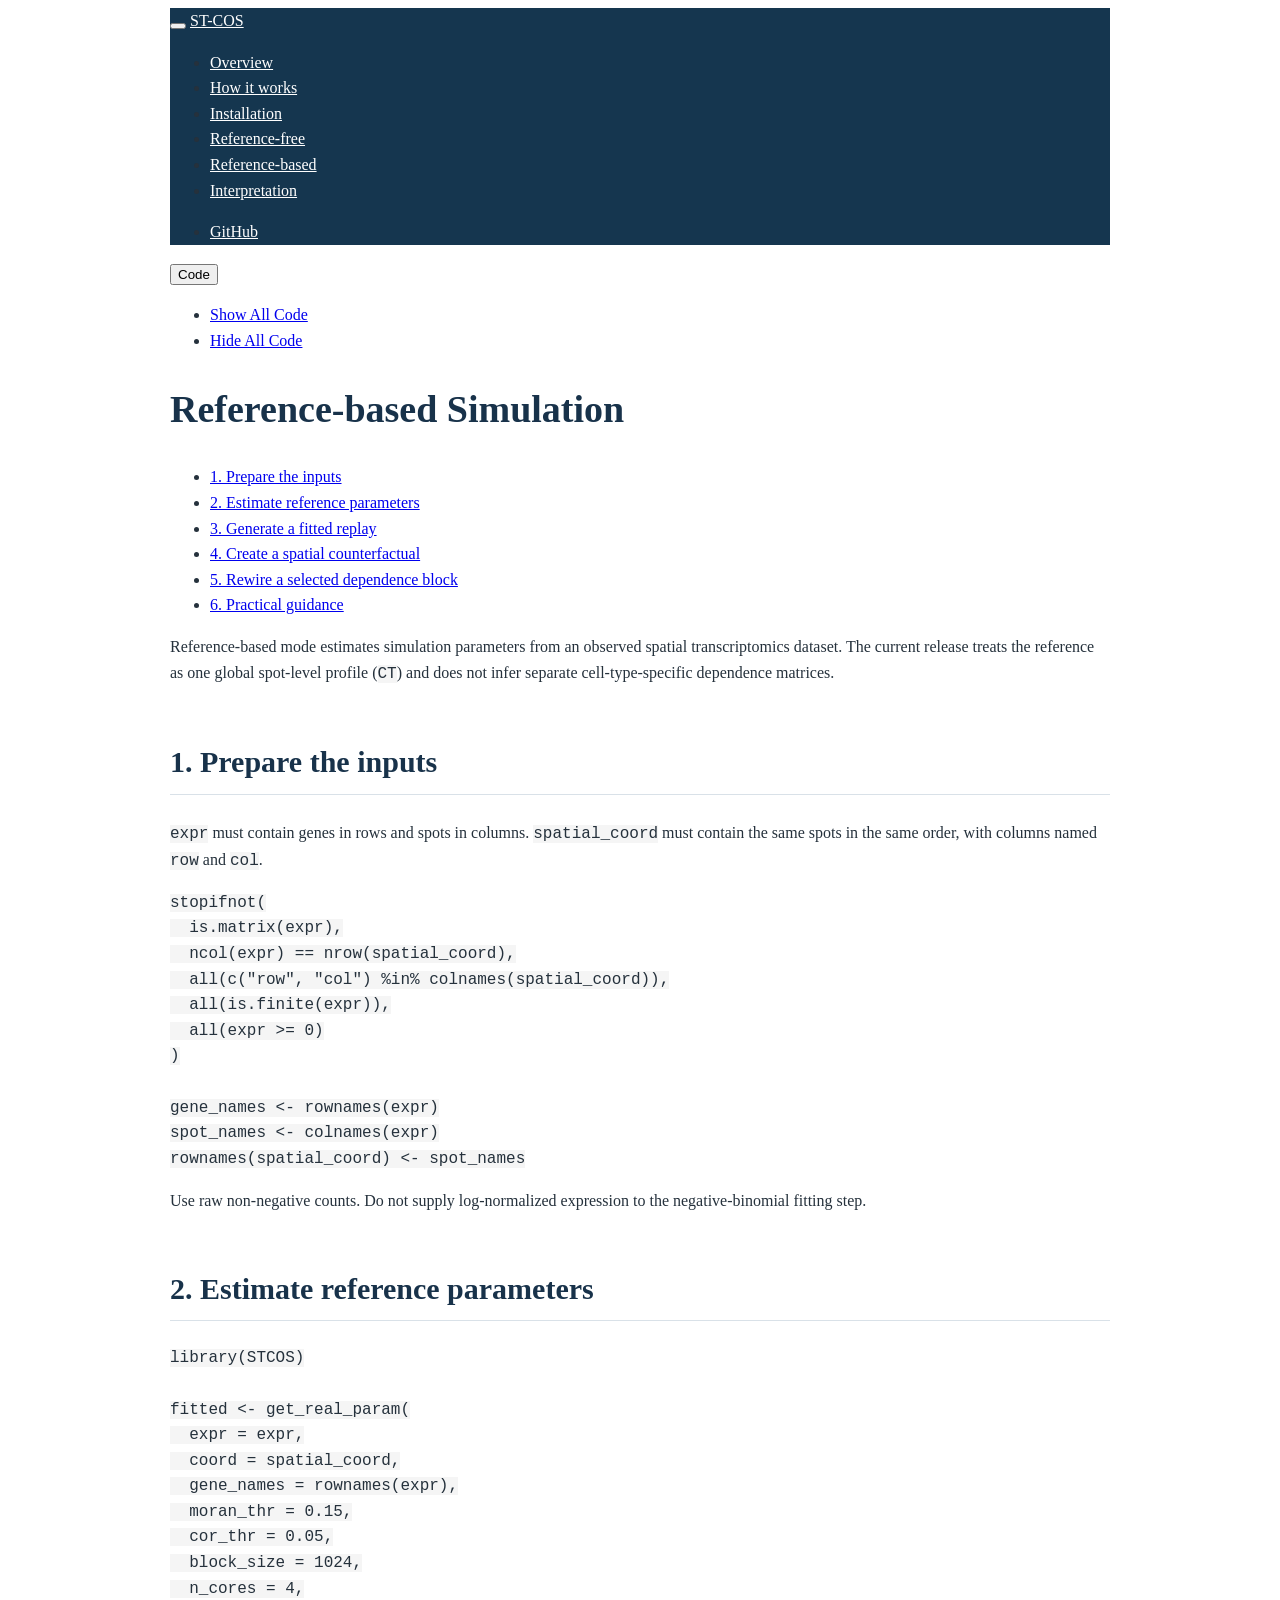
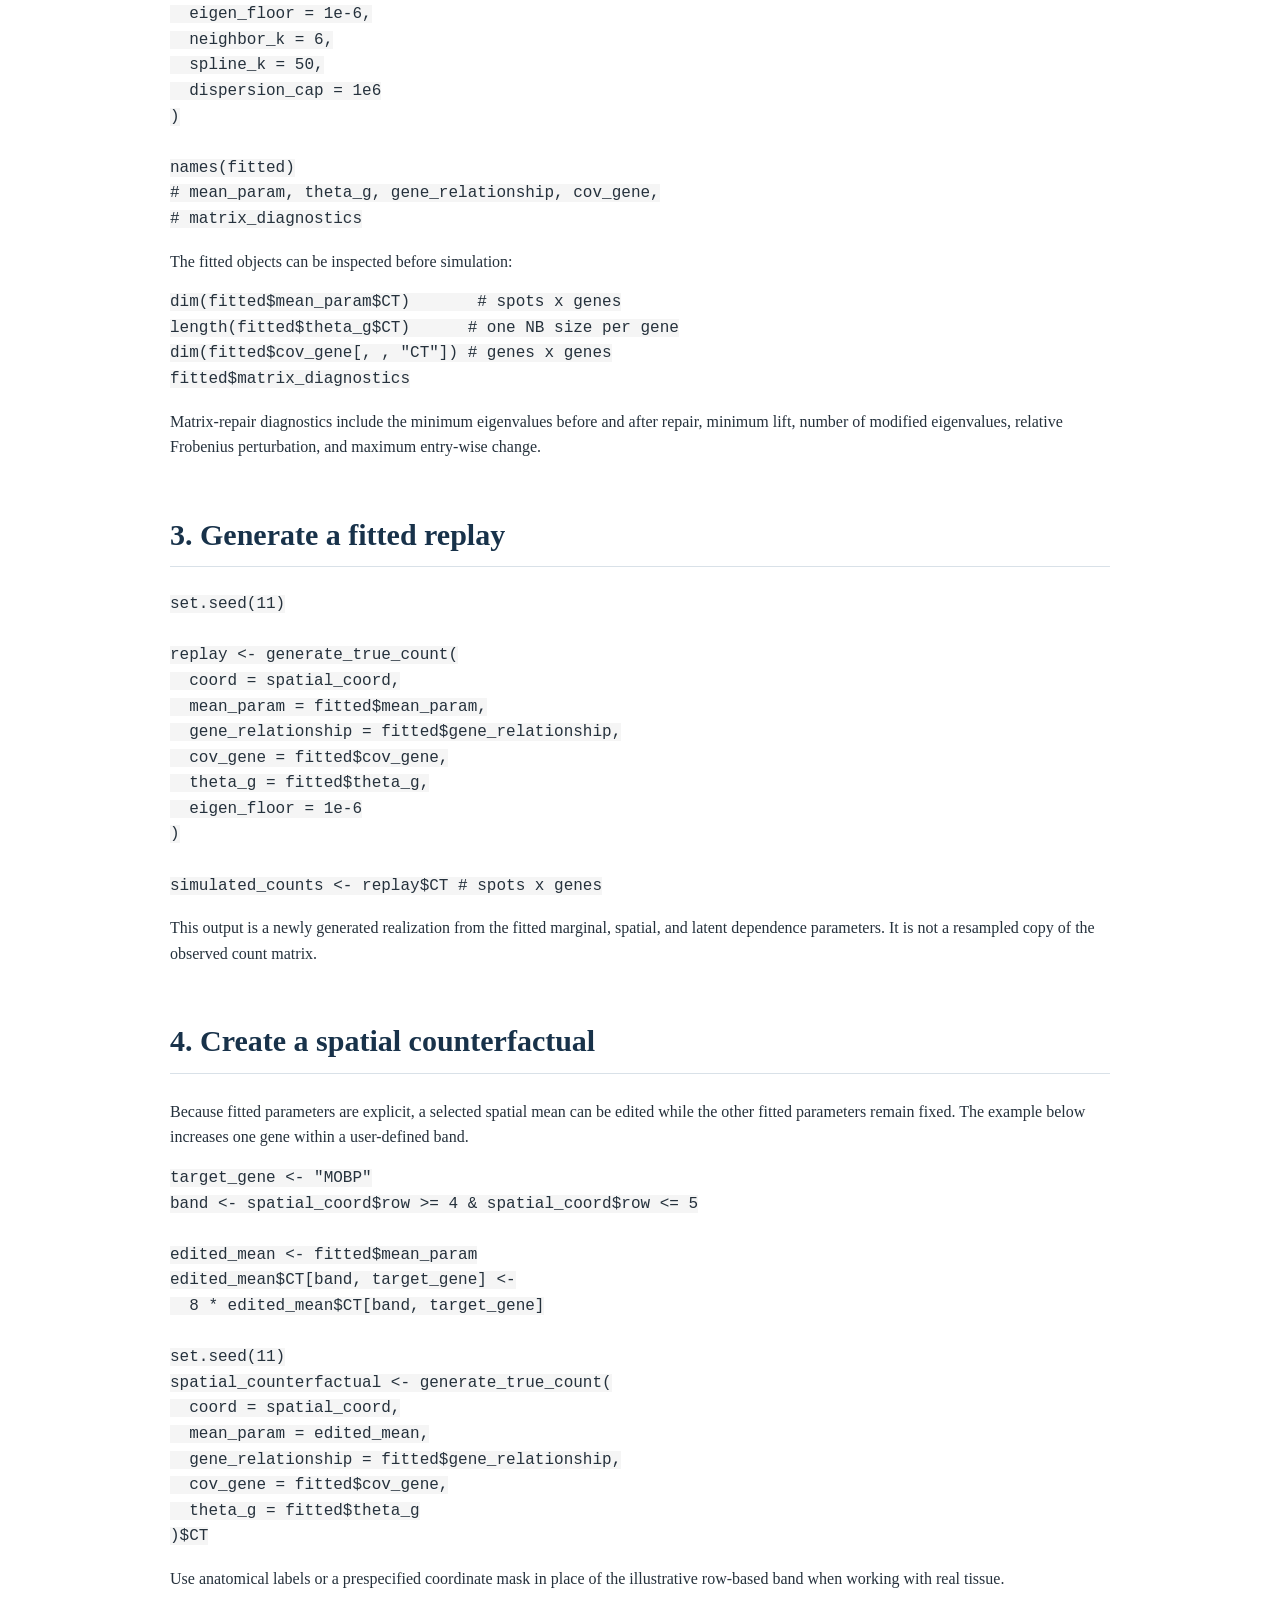
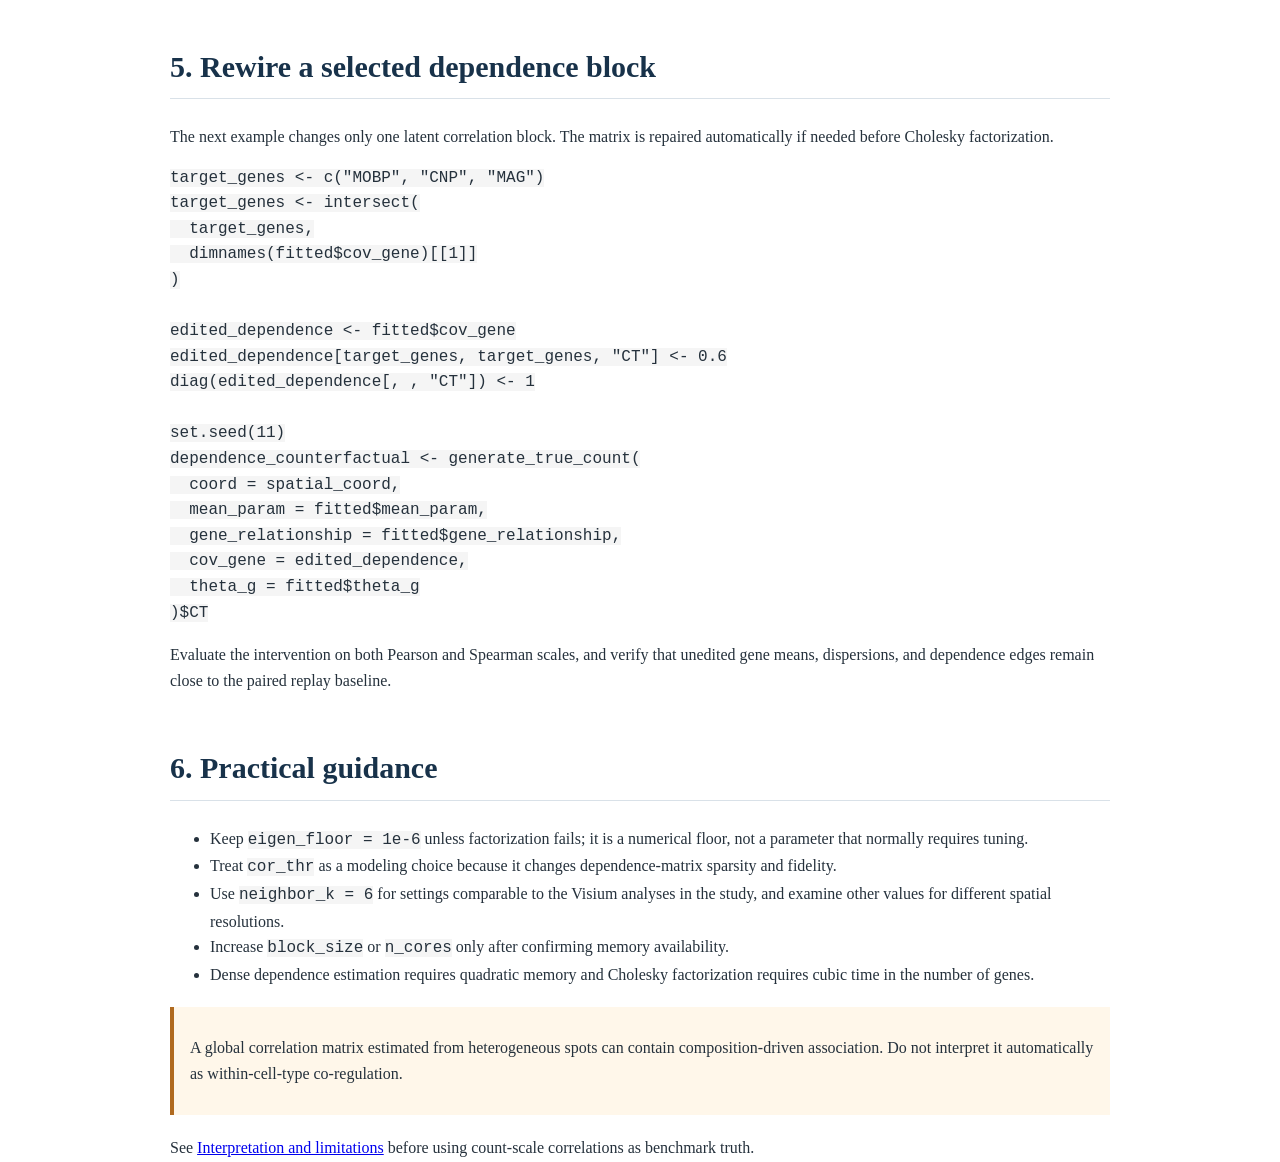
==== Data_code.html @ dca73e7c "Rewrite ST-COS tutorial for current package" ====
<!DOCTYPE html>

<html>

<head>

<meta charset="utf-8" />
<meta name="generator" content="pandoc" />
<meta http-equiv="X-UA-Compatible" content="IE=EDGE" />




<title>Reference-based Simulation</title>

<script src="site_libs/header-attrs-2.30/header-attrs.js"></script>
<script src="site_libs/jquery-3.6.0/jquery-3.6.0.min.js"></script>
<meta name="viewport" content="width=device-width, initial-scale=1" />
<link href="site_libs/bootstrap-3.3.5/css/flatly.min.css" rel="stylesheet" />
<script src="site_libs/bootstrap-3.3.5/js/bootstrap.min.js"></script>
<script src="site_libs/bootstrap-3.3.5/shim/html5shiv.min.js"></script>
<script src="site_libs/bootstrap-3.3.5/shim/respond.min.js"></script>
<style>h1 {font-size: 34px;}
       h1.title {font-size: 38px;}
       h2 {font-size: 30px;}
       h3 {font-size: 24px;}
       h4 {font-size: 18px;}
       h5 {font-size: 16px;}
       h6 {font-size: 12px;}
       code {color: inherit; background-color: rgba(0, 0, 0, 0.04);}
       pre:not([class]) { background-color: white }</style>
<script src="site_libs/navigation-1.1/tabsets.js"></script>
<script src="site_libs/navigation-1.1/codefolding.js"></script>
<link href="site_libs/highlightjs-9.12.0/textmate.css" rel="stylesheet" />
<script src="site_libs/highlightjs-9.12.0/highlight.js"></script>

<style type="text/css">
  code{white-space: pre-wrap;}
  span.smallcaps{font-variant: small-caps;}
  span.underline{text-decoration: underline;}
  div.column{display: inline-block; vertical-align: top; width: 50%;}
  div.hanging-indent{margin-left: 1.5em; text-indent: -1.5em;}
  ul.task-list{list-style: none;}
    </style>

<style type="text/css">code{white-space: pre;}</style>
<script type="text/javascript">
if (window.hljs) {
  hljs.configure({languages: []});
  hljs.initHighlightingOnLoad();
  if (document.readyState && document.readyState === "complete") {
    window.setTimeout(function() { hljs.initHighlighting(); }, 0);
  }
}
</script>






<link rel="stylesheet" href="styles.css" type="text/css" />



<style type = "text/css">
.main-container {
  max-width: 940px;
  margin-left: auto;
  margin-right: auto;
}
img {
  max-width:100%;
}
.tabbed-pane {
  padding-top: 12px;
}
.html-widget {
  margin-bottom: 20px;
}
button.code-folding-btn:focus {
  outline: none;
}
summary {
  display: list-item;
}
details > summary > p:only-child {
  display: inline;
}
pre code {
  padding: 0;
}
</style>


<style type="text/css">
.dropdown-submenu {
  position: relative;
}
.dropdown-submenu>.dropdown-menu {
  top: 0;
  left: 100%;
  margin-top: -6px;
  margin-left: -1px;
  border-radius: 0 6px 6px 6px;
}
.dropdown-submenu:hover>.dropdown-menu {
  display: block;
}
.dropdown-submenu>a:after {
  display: block;
  content: " ";
  float: right;
  width: 0;
  height: 0;
  border-color: transparent;
  border-style: solid;
  border-width: 5px 0 5px 5px;
  border-left-color: #cccccc;
  margin-top: 5px;
  margin-right: -10px;
}
.dropdown-submenu:hover>a:after {
  border-left-color: #adb5bd;
}
.dropdown-submenu.pull-left {
  float: none;
}
.dropdown-submenu.pull-left>.dropdown-menu {
  left: -100%;
  margin-left: 10px;
  border-radius: 6px 0 6px 6px;
}
</style>

<script type="text/javascript">
// manage active state of menu based on current page
$(document).ready(function () {
  // active menu anchor
  href = window.location.pathname
  href = href.substr(href.lastIndexOf('/') + 1)
  if (href === "")
    href = "index.html";
  var menuAnchor = $('a[href="' + href + '"]');

  // mark the anchor link active (and if it's in a dropdown, also mark that active)
  var dropdown = menuAnchor.closest('li.dropdown');
  if (window.bootstrap) { // Bootstrap 4+
    menuAnchor.addClass('active');
    dropdown.find('> .dropdown-toggle').addClass('active');
  } else { // Bootstrap 3
    menuAnchor.parent().addClass('active');
    dropdown.addClass('active');
  }

  // Navbar adjustments
  var navHeight = $(".navbar").first().height() + 15;
  var style = document.createElement('style');
  var pt = "padding-top: " + navHeight + "px; ";
  var mt = "margin-top: -" + navHeight + "px; ";
  var css = "";
  // offset scroll position for anchor links (for fixed navbar)
  for (var i = 1; i <= 6; i++) {
    css += ".section h" + i + "{ " + pt + mt + "}\n";
  }
  style.innerHTML = "body {" + pt + "padding-bottom: 40px; }\n" + css;
  document.head.appendChild(style);
});
</script>

<!-- tabsets -->

<style type="text/css">
.tabset-dropdown > .nav-tabs {
  display: inline-table;
  max-height: 500px;
  min-height: 44px;
  overflow-y: auto;
  border: 1px solid #ddd;
  border-radius: 4px;
}

.tabset-dropdown > .nav-tabs > li.active:before, .tabset-dropdown > .nav-tabs.nav-tabs-open:before {
  content: "\e259";
  font-family: 'Glyphicons Halflings';
  display: inline-block;
  padding: 10px;
  border-right: 1px solid #ddd;
}

.tabset-dropdown > .nav-tabs.nav-tabs-open > li.active:before {
  content: "\e258";
  font-family: 'Glyphicons Halflings';
  border: none;
}

.tabset-dropdown > .nav-tabs > li.active {
  display: block;
}

.tabset-dropdown > .nav-tabs > li > a,
.tabset-dropdown > .nav-tabs > li > a:focus,
.tabset-dropdown > .nav-tabs > li > a:hover {
  border: none;
  display: inline-block;
  border-radius: 4px;
  background-color: transparent;
}

.tabset-dropdown > .nav-tabs.nav-tabs-open > li {
  display: block;
  float: none;
}

.tabset-dropdown > .nav-tabs > li {
  display: none;
}
</style>

<!-- code folding -->
<style type="text/css">
.code-folding-btn { margin-bottom: 4px; }
</style>




</head>

<body>


<div class="container-fluid main-container">




<div class="navbar navbar-default  navbar-fixed-top" role="navigation">
  <div class="container">
    <div class="navbar-header">
      <button type="button" class="navbar-toggle collapsed" data-toggle="collapse" data-bs-toggle="collapse" data-target="#navbar" data-bs-target="#navbar">
        <span class="icon-bar"></span>
        <span class="icon-bar"></span>
        <span class="icon-bar"></span>
      </button>
      <a class="navbar-brand" href="index.html">ST-COS</a>
    </div>
    <div id="navbar" class="navbar-collapse collapse">
      <ul class="nav navbar-nav">
        <li>
  <a href="index.html">Overview</a>
</li>
<li>
  <a href="Main.html">How it works</a>
</li>
<li>
  <a href="Rpackage.html">Installation</a>
</li>
<li>
  <a href="Example.html">Reference-free</a>
</li>
<li>
  <a href="Data_code.html">Reference-based</a>
</li>
<li>
  <a href="Shiny_tutorial.html">Interpretation</a>
</li>
      </ul>
      <ul class="nav navbar-nav navbar-right">
        <li>
  <a href="https://github.com/Yiyannnnn/ST-COS">GitHub</a>
</li>
      </ul>
    </div><!--/.nav-collapse -->
  </div><!--/.container -->
</div><!--/.navbar -->

<div id="header">

<div class="btn-group pull-right float-right">
<button type="button" class="btn btn-default btn-xs btn-secondary btn-sm dropdown-toggle" data-toggle="dropdown" data-bs-toggle="dropdown" aria-haspopup="true" aria-expanded="false"><span>Code</span> <span class="caret"></span></button>
<ul class="dropdown-menu dropdown-menu-right" style="min-width: 50px;">
<li><a id="rmd-show-all-code" href="#">Show All Code</a></li>
<li><a id="rmd-hide-all-code" href="#">Hide All Code</a></li>
</ul>
</div>



<h1 class="title toc-ignore">Reference-based Simulation</h1>

</div>

<div id="TOC">
<ul>
<li><a href="#prepare-the-inputs">1. Prepare the inputs</a></li>
<li><a href="#estimate-reference-parameters">2. Estimate reference parameters</a></li>
<li><a href="#generate-a-fitted-replay">3. Generate a fitted replay</a></li>
<li><a href="#create-a-spatial-counterfactual">4. Create a spatial counterfactual</a></li>
<li><a href="#rewire-a-selected-dependence-block">5. Rewire a selected dependence block</a></li>
<li><a href="#practical-guidance">6. Practical guidance</a></li>
</ul>
</div>

<p>Reference-based mode estimates simulation parameters from an observed spatial transcriptomics dataset. The current release treats the reference as one global spot-level profile (<code>CT</code>) and does not infer separate cell-type-specific dependence matrices.</p>
<div id="prepare-the-inputs" class="section level2">
<h2>1. Prepare the inputs</h2>
<p><code>expr</code> must contain genes in rows and spots in columns. <code>spatial_coord</code> must contain the same spots in the same order, with columns named <code>row</code> and <code>col</code>.</p>
<pre class="r"><code>stopifnot(
  is.matrix(expr),
  ncol(expr) == nrow(spatial_coord),
  all(c(&quot;row&quot;, &quot;col&quot;) %in% colnames(spatial_coord)),
  all(is.finite(expr)),
  all(expr &gt;= 0)
)

gene_names &lt;- rownames(expr)
spot_names &lt;- colnames(expr)
rownames(spatial_coord) &lt;- spot_names</code></pre>
<p>Use raw non-negative counts. Do not supply log-normalized expression to the negative-binomial fitting step.</p>
</div>
<div id="estimate-reference-parameters" class="section level2">
<h2>2. Estimate reference parameters</h2>
<pre class="r"><code>library(STCOS)

fitted &lt;- get_real_param(
  expr = expr,
  coord = spatial_coord,
  gene_names = rownames(expr),
  moran_thr = 0.15,
  cor_thr = 0.05,
  block_size = 1024,
  n_cores = 4,
  eigen_floor = 1e-6,
  neighbor_k = 6,
  spline_k = 50,
  dispersion_cap = 1e6
)

names(fitted)
# mean_param, theta_g, gene_relationship, cov_gene,
# matrix_diagnostics</code></pre>
<p>The fitted objects can be inspected before simulation:</p>
<pre class="r"><code>dim(fitted$mean_param$CT)       # spots x genes
length(fitted$theta_g$CT)      # one NB size per gene
dim(fitted$cov_gene[, , &quot;CT&quot;]) # genes x genes
fitted$matrix_diagnostics</code></pre>
<p>Matrix-repair diagnostics include the minimum eigenvalues before and after repair, minimum lift, number of modified eigenvalues, relative Frobenius perturbation, and maximum entry-wise change.</p>
</div>
<div id="generate-a-fitted-replay" class="section level2">
<h2>3. Generate a fitted replay</h2>
<pre class="r"><code>set.seed(11)

replay &lt;- generate_true_count(
  coord = spatial_coord,
  mean_param = fitted$mean_param,
  gene_relationship = fitted$gene_relationship,
  cov_gene = fitted$cov_gene,
  theta_g = fitted$theta_g,
  eigen_floor = 1e-6
)

simulated_counts &lt;- replay$CT # spots x genes</code></pre>
<p>This output is a newly generated realization from the fitted marginal, spatial, and latent dependence parameters. It is not a resampled copy of the observed count matrix.</p>
</div>
<div id="create-a-spatial-counterfactual" class="section level2">
<h2>4. Create a spatial counterfactual</h2>
<p>Because fitted parameters are explicit, a selected spatial mean can be edited while the other fitted parameters remain fixed. The example below increases one gene within a user-defined band.</p>
<pre class="r"><code>target_gene &lt;- &quot;MOBP&quot;
band &lt;- spatial_coord$row &gt;= 4 &amp; spatial_coord$row &lt;= 5

edited_mean &lt;- fitted$mean_param
edited_mean$CT[band, target_gene] &lt;-
  8 * edited_mean$CT[band, target_gene]

set.seed(11)
spatial_counterfactual &lt;- generate_true_count(
  coord = spatial_coord,
  mean_param = edited_mean,
  gene_relationship = fitted$gene_relationship,
  cov_gene = fitted$cov_gene,
  theta_g = fitted$theta_g
)$CT</code></pre>
<p>Use anatomical labels or a prespecified coordinate mask in place of the illustrative row-based band when working with real tissue.</p>
</div>
<div id="rewire-a-selected-dependence-block" class="section level2">
<h2>5. Rewire a selected dependence block</h2>
<p>The next example changes only one latent correlation block. The matrix is repaired automatically if needed before Cholesky factorization.</p>
<pre class="r"><code>target_genes &lt;- c(&quot;MOBP&quot;, &quot;CNP&quot;, &quot;MAG&quot;)
target_genes &lt;- intersect(
  target_genes,
  dimnames(fitted$cov_gene)[[1]]
)

edited_dependence &lt;- fitted$cov_gene
edited_dependence[target_genes, target_genes, &quot;CT&quot;] &lt;- 0.6
diag(edited_dependence[, , &quot;CT&quot;]) &lt;- 1

set.seed(11)
dependence_counterfactual &lt;- generate_true_count(
  coord = spatial_coord,
  mean_param = fitted$mean_param,
  gene_relationship = fitted$gene_relationship,
  cov_gene = edited_dependence,
  theta_g = fitted$theta_g
)$CT</code></pre>
<p>Evaluate the intervention on both Pearson and Spearman scales, and verify that unedited gene means, dispersions, and dependence edges remain close to the paired replay baseline.</p>
</div>
<div id="practical-guidance" class="section level2">
<h2>6. Practical guidance</h2>
<ul>
<li>Keep <code>eigen_floor = 1e-6</code> unless factorization fails; it is a numerical floor, not a parameter that normally requires tuning.</li>
<li>Treat <code>cor_thr</code> as a modeling choice because it changes dependence-matrix sparsity and fidelity.</li>
<li>Use <code>neighbor_k = 6</code> for settings comparable to the Visium analyses in the study, and examine other values for different spatial resolutions.</li>
<li>Increase <code>block_size</code> or <code>n_cores</code> only after confirming memory availability.</li>
<li>Dense dependence estimation requires quadratic memory and Cholesky factorization requires cubic time in the number of genes.</li>
</ul>
<div class="warning">
<p>A global correlation matrix estimated from heterogeneous spots can contain composition-driven association. Do not interpret it automatically as within-cell-type co-regulation.</p>
</div>
<p>See <a href="Shiny_tutorial.html">Interpretation and limitations</a> before using count-scale correlations as benchmark truth.</p>
</div>




</div>

<script>

// add bootstrap table styles to pandoc tables
function bootstrapStylePandocTables() {
  $('tr.odd').parent('tbody').parent('table').addClass('table table-condensed');
}
$(document).ready(function () {
  bootstrapStylePandocTables();
});


</script>

<!-- tabsets -->

<script>
$(document).ready(function () {
  window.buildTabsets("TOC");
});

$(document).ready(function () {
  $('.tabset-dropdown > .nav-tabs > li').click(function () {
    $(this).parent().toggleClass('nav-tabs-open');
  });
});
</script>

<!-- code folding -->
<script>
$(document).ready(function () {
  window.initializeCodeFolding("show" === "show");
});
</script>


<!-- dynamically load mathjax for compatibility with self-contained -->
<script>
  (function () {
    var script = document.createElement("script");
    script.type = "text/javascript";
    script.src  = "https://mathjax.rstudio.com/latest/MathJax.js?config=TeX-AMS-MML_HTMLorMML";
    document.getElementsByTagName("head")[0].appendChild(script);
  })();
</script>

</body>
</html>
---- styles.css ----
body {
  color: #25313c;
  font-size: 16px;
  line-height: 1.6;
}

h1, h2, h3 {
  color: #18324a;
}

h1 {
  margin-bottom: 0.65em;
}

h2 {
  border-bottom: 1px solid #d9e1e8;
  padding-bottom: 0.25em;
  margin-top: 1.7em;
}

.navbar-default {
  background-color: #15364f;
  border-color: #15364f;
}

.navbar-default .navbar-brand,
.navbar-default .navbar-nav > li > a {
  color: #ffffff;
}

.navbar-default .navbar-nav > li > a:hover,
.navbar-default .navbar-nav > .active > a,
.navbar-default .navbar-nav > .active > a:hover {
  color: #ffffff;
  background-color: #285d78;
}

.lead-copy {
  font-size: 19px;
  max-width: 850px;
}

.workflow-image {
  display: block;
  width: 100%;
  max-width: 1080px;
  height: auto;
  margin: 1.5em auto;
}

.note,
.warning {
  border-left: 4px solid #2d7896;
  background: #eef6f8;
  padding: 0.8em 1em;
  margin: 1.2em 0;
}

.warning {
  border-left-color: #b06a1f;
  background: #fff7ea;
}

table {
  width: 100%;
}

pre {
  border-radius: 4px;
}
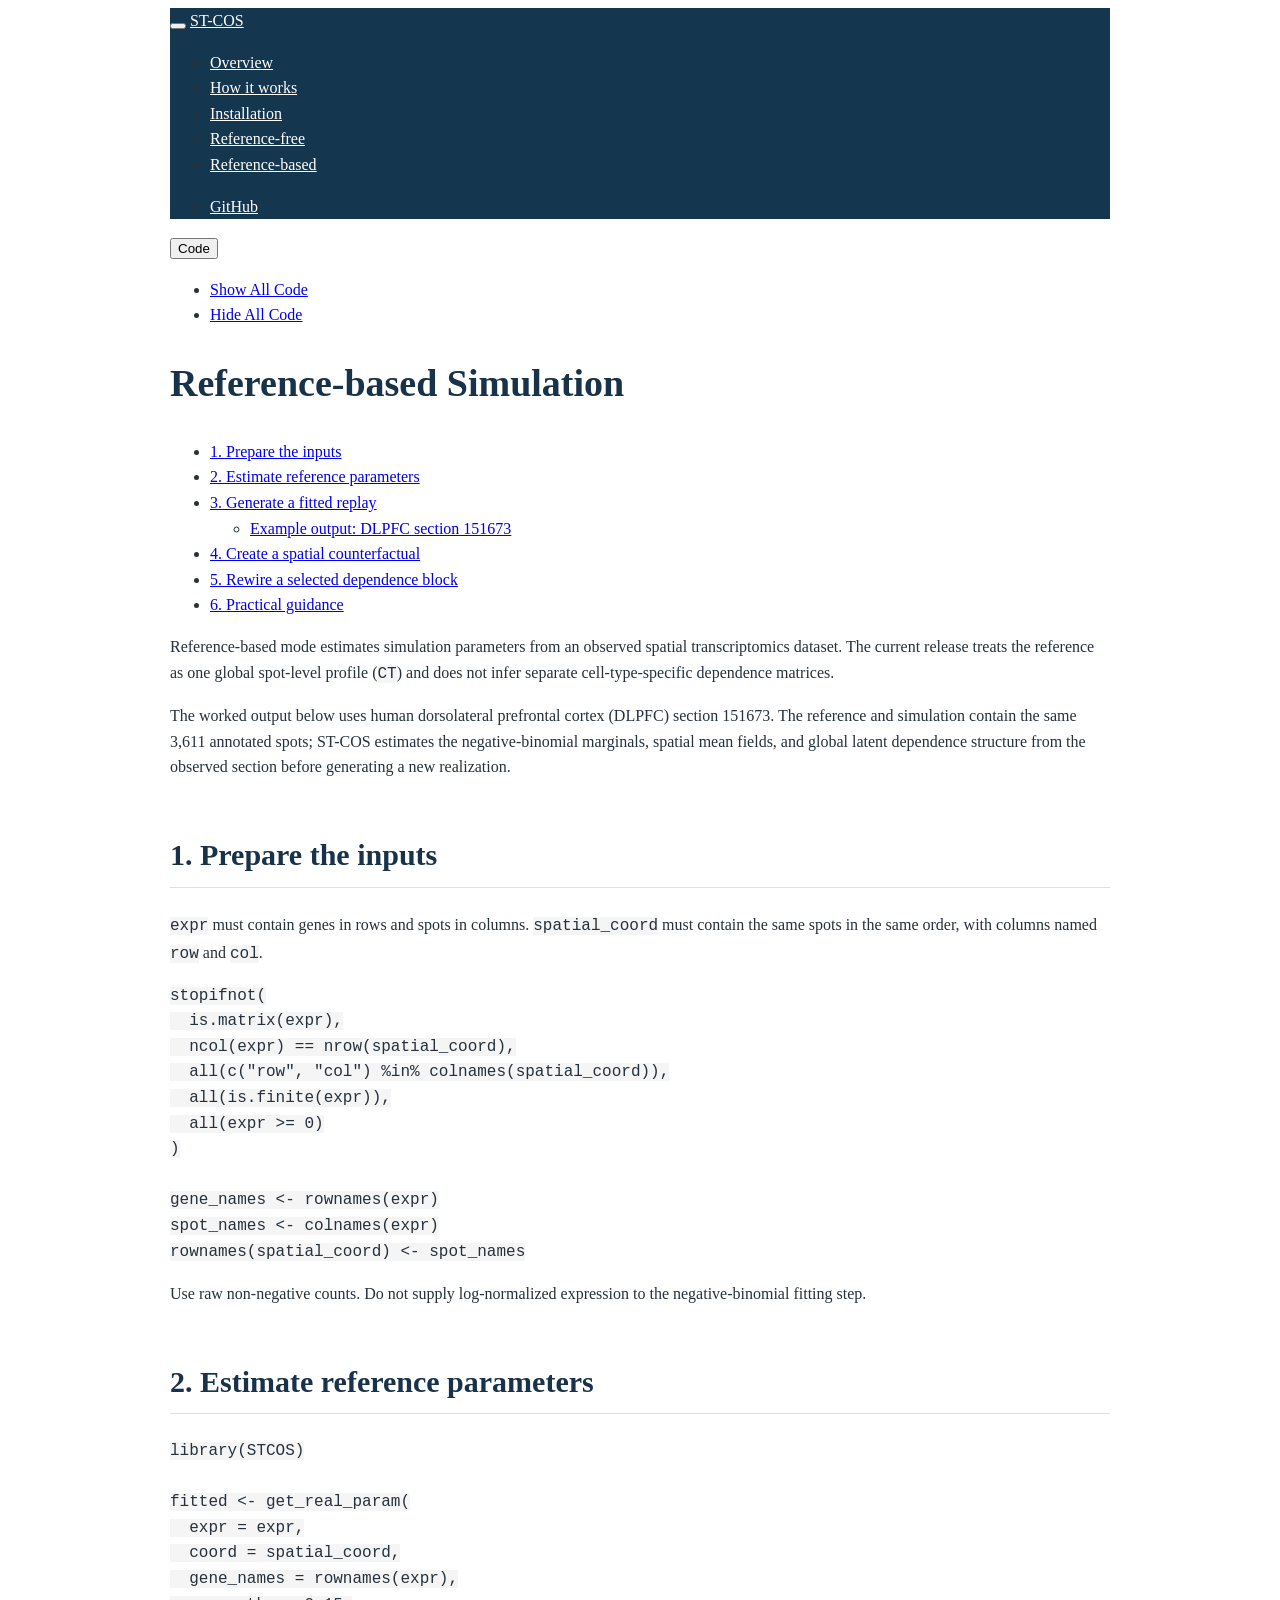
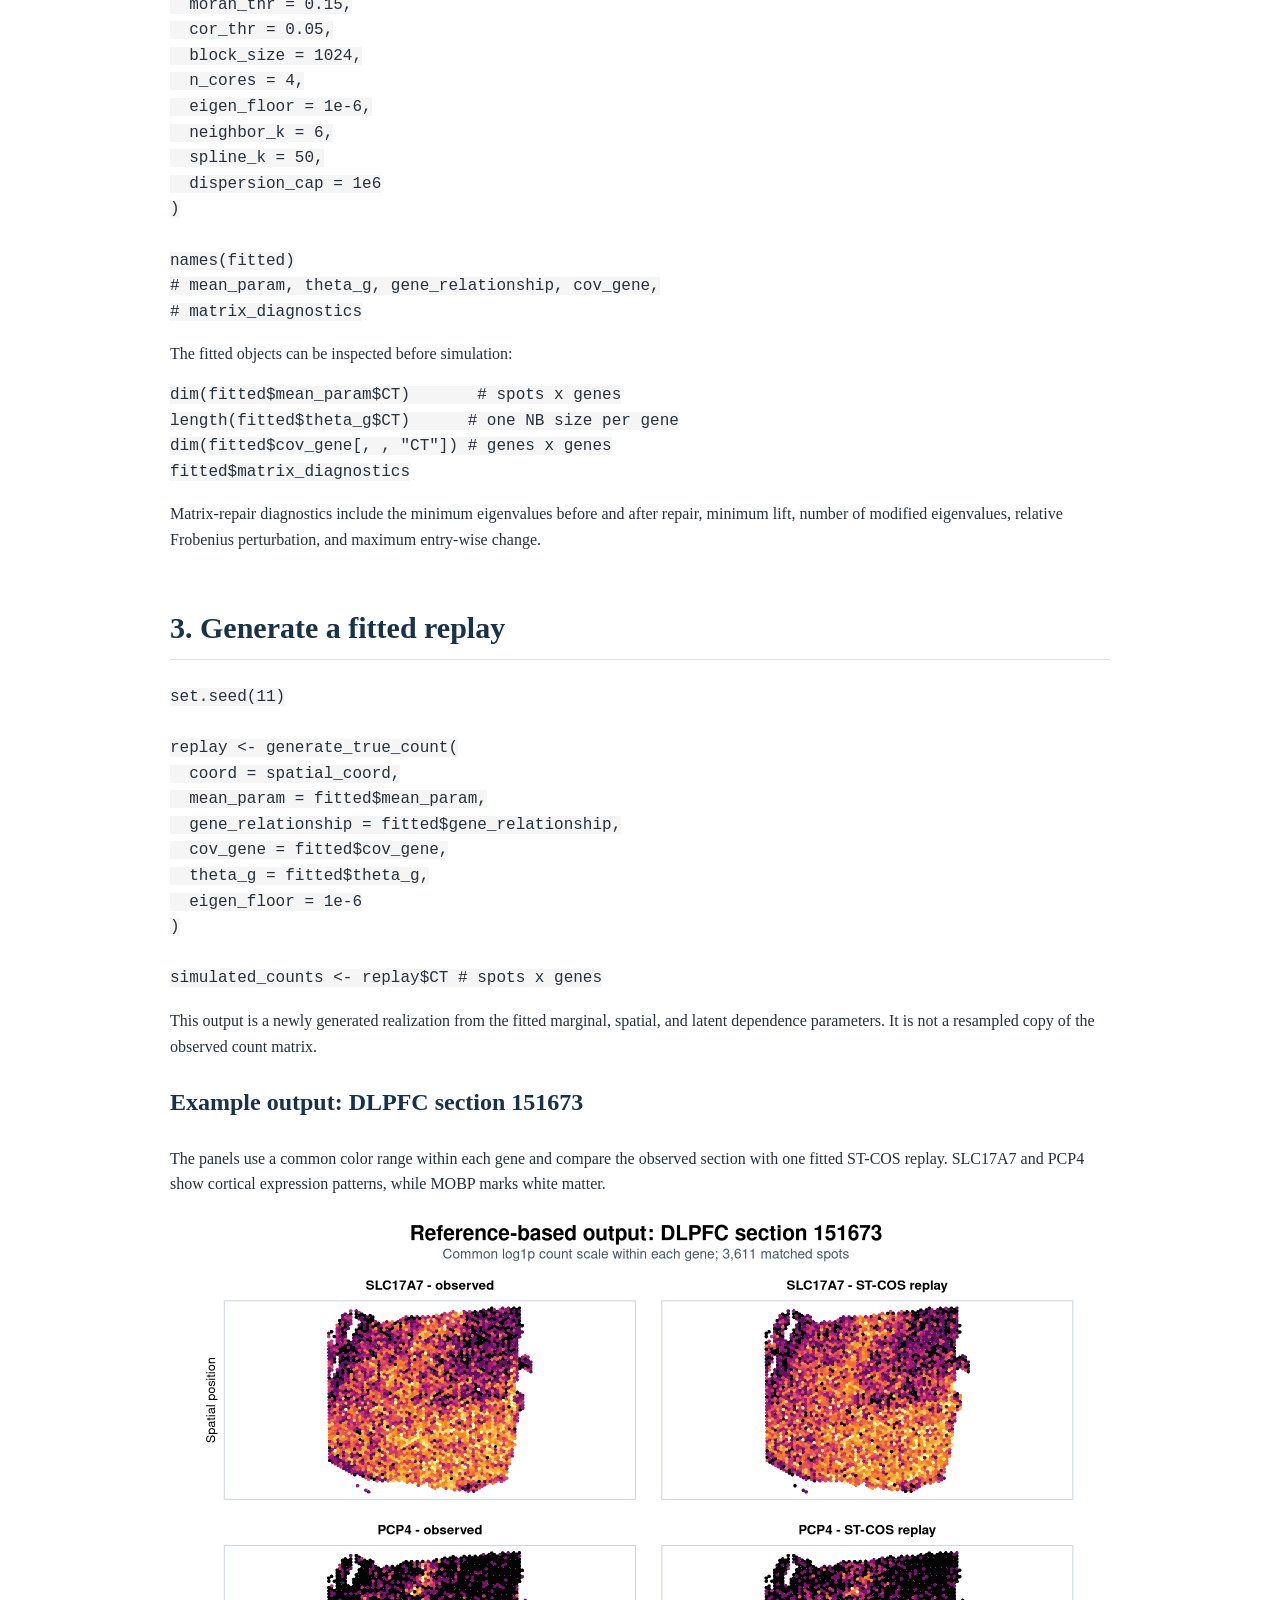
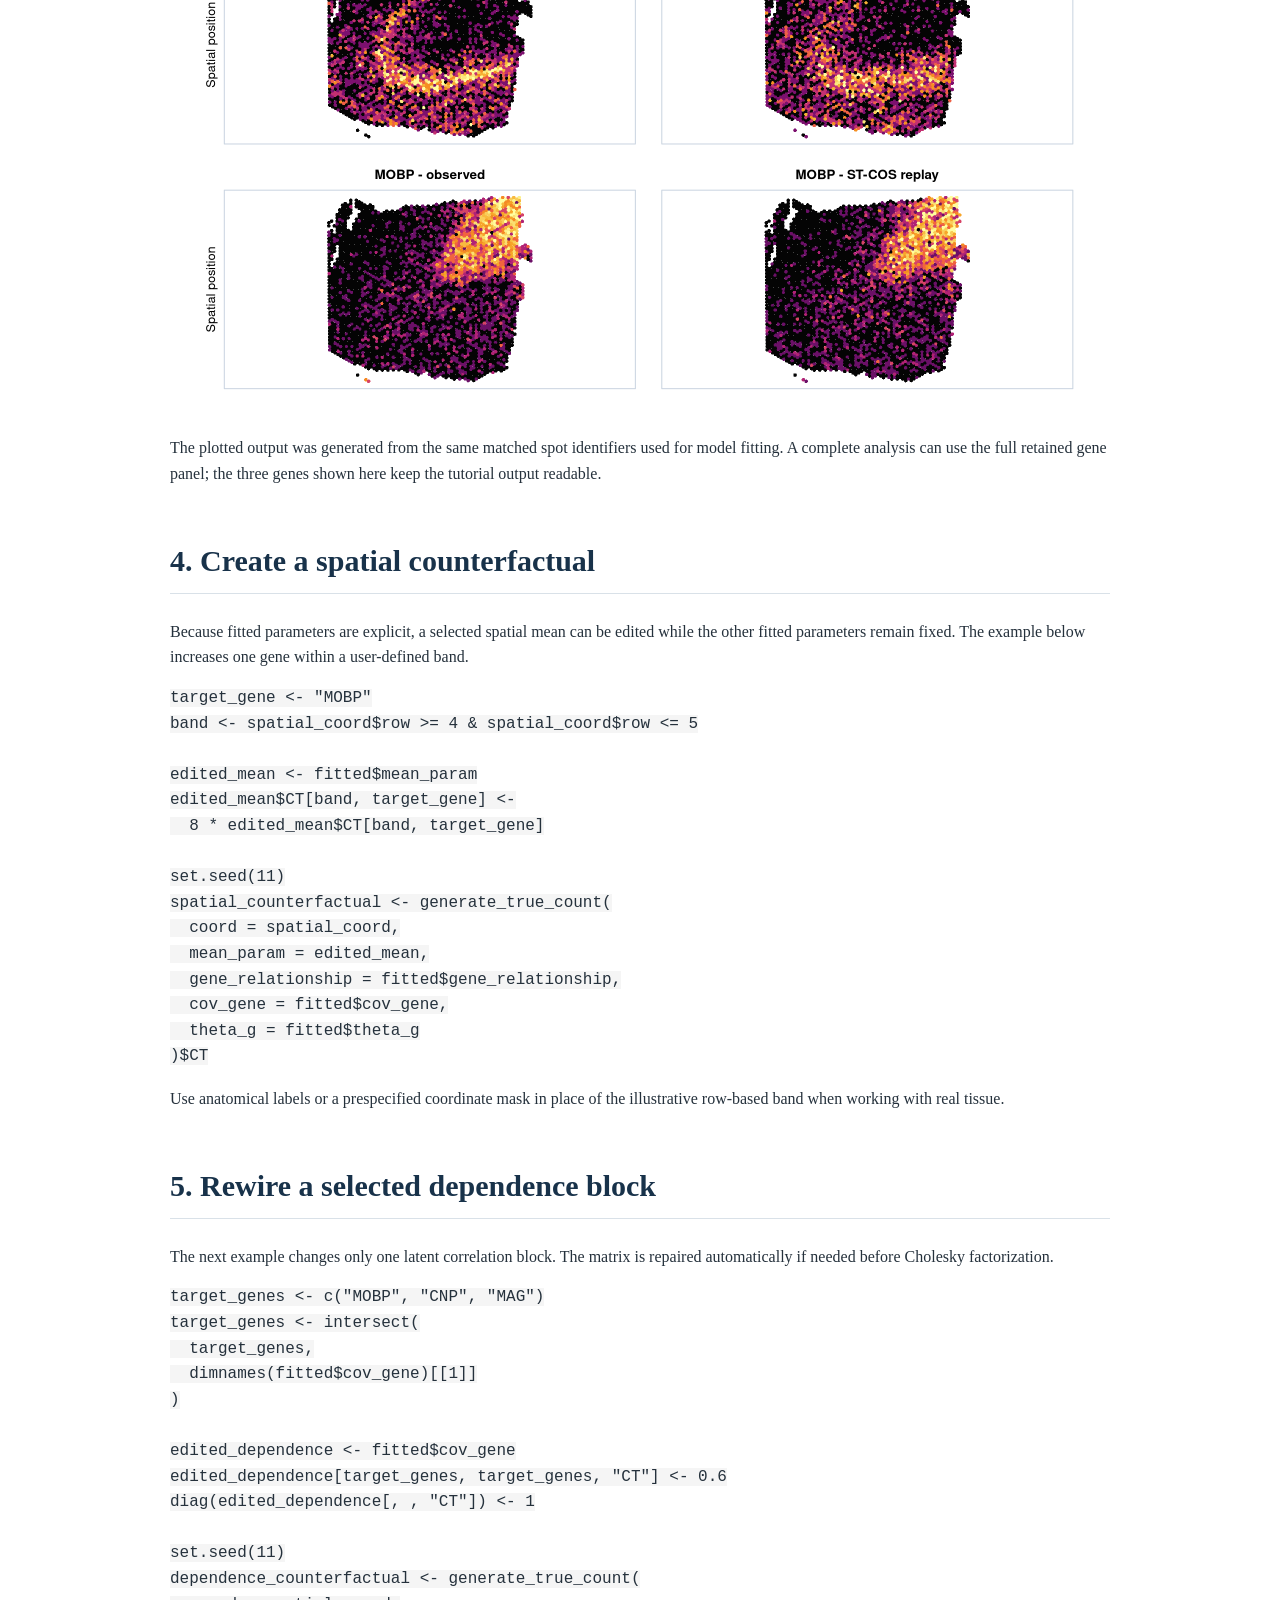
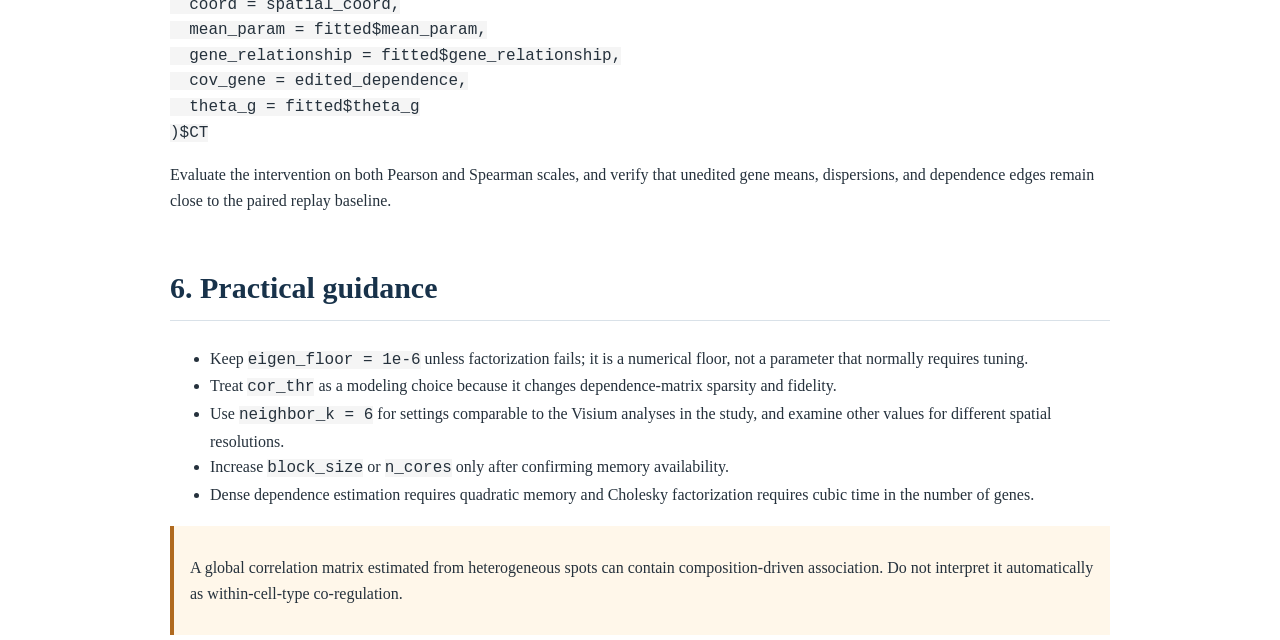
==== commit 1612c201: "Revise tutorial workflows and add DLPFC output" ====
--- a/Data_code.html
+++ b/Data_code.html
@@ -262,9 +262,6 @@
 <li>
   <a href="Data_code.html">Reference-based</a>
 </li>
-<li>
-  <a href="Shiny_tutorial.html">Interpretation</a>
-</li>
       </ul>
       <ul class="nav navbar-nav navbar-right">
         <li>
@@ -295,7 +292,10 @@
 <ul>
 <li><a href="#prepare-the-inputs">1. Prepare the inputs</a></li>
 <li><a href="#estimate-reference-parameters">2. Estimate reference parameters</a></li>
-<li><a href="#generate-a-fitted-replay">3. Generate a fitted replay</a></li>
+<li><a href="#generate-a-fitted-replay">3. Generate a fitted replay</a>
+<ul>
+<li><a href="#example-output-dlpfc-section-151673">Example output: DLPFC section 151673</a></li>
+</ul></li>
 <li><a href="#create-a-spatial-counterfactual">4. Create a spatial counterfactual</a></li>
 <li><a href="#rewire-a-selected-dependence-block">5. Rewire a selected dependence block</a></li>
 <li><a href="#practical-guidance">6. Practical guidance</a></li>
@@ -303,6 +303,7 @@
 </div>
 
 <p>Reference-based mode estimates simulation parameters from an observed spatial transcriptomics dataset. The current release treats the reference as one global spot-level profile (<code>CT</code>) and does not infer separate cell-type-specific dependence matrices.</p>
+<p>The worked output below uses human dorsolateral prefrontal cortex (DLPFC) section 151673. The reference and simulation contain the same 3,611 annotated spots; ST-COS estimates the negative-binomial marginals, spatial mean fields, and global latent dependence structure from the observed section before generating a new realization.</p>
 <div id="prepare-the-inputs" class="section level2">
 <h2>1. Prepare the inputs</h2>
 <p><code>expr</code> must contain genes in rows and spots in columns. <code>spatial_coord</code> must contain the same spots in the same order, with columns named <code>row</code> and <code>col</code>.</p>
@@ -362,6 +363,14 @@
 
 simulated_counts &lt;- replay$CT # spots x genes</code></pre>
 <p>This output is a newly generated realization from the fitted marginal, spatial, and latent dependence parameters. It is not a resampled copy of the observed count matrix.</p>
+<div id="example-output-dlpfc-section-151673" class="section level3">
+<h3>Example output: DLPFC section 151673</h3>
+<p>The panels use a common color range within each gene and compare the observed section with one fitted ST-COS replay. SLC17A7 and PCP4 show cortical expression patterns, while MOBP marks white matter.</p>
+<p><img src="assets/dlpfc-reference-output.png"
+     alt="Observed and ST-COS simulated spatial expression for SLC17A7, PCP4, and MOBP in DLPFC section 151673"
+     class="tutorial-figure"></p>
+<p>The plotted output was generated from the same matched spot identifiers used for model fitting. A complete analysis can use the full retained gene panel; the three genes shown here keep the tutorial output readable.</p>
+</div>
 </div>
 <div id="create-a-spatial-counterfactual" class="section level2">
 <h2>4. Create a spatial counterfactual</h2>
@@ -418,7 +427,6 @@
 <div class="warning">
 <p>A global correlation matrix estimated from heterogeneous spots can contain composition-driven association. Do not interpret it automatically as within-cell-type co-regulation.</p>
 </div>
-<p>See <a href="Shiny_tutorial.html">Interpretation and limitations</a> before using count-scale correlations as benchmark truth.</p>
 </div>
 
 
--- a/styles.css
+++ b/styles.css
@@ -48,6 +48,14 @@
   margin: 1.5em auto;
 }
 
+.tutorial-figure {
+  display: block;
+  width: 100%;
+  max-width: 900px;
+  height: auto;
+  margin: 1.4em auto 0.8em;
+}
+
 .note,
 .warning {
   border-left: 4px solid #2d7896;
@@ -68,4 +76,3 @@
 pre {
   border-radius: 4px;
 }
-
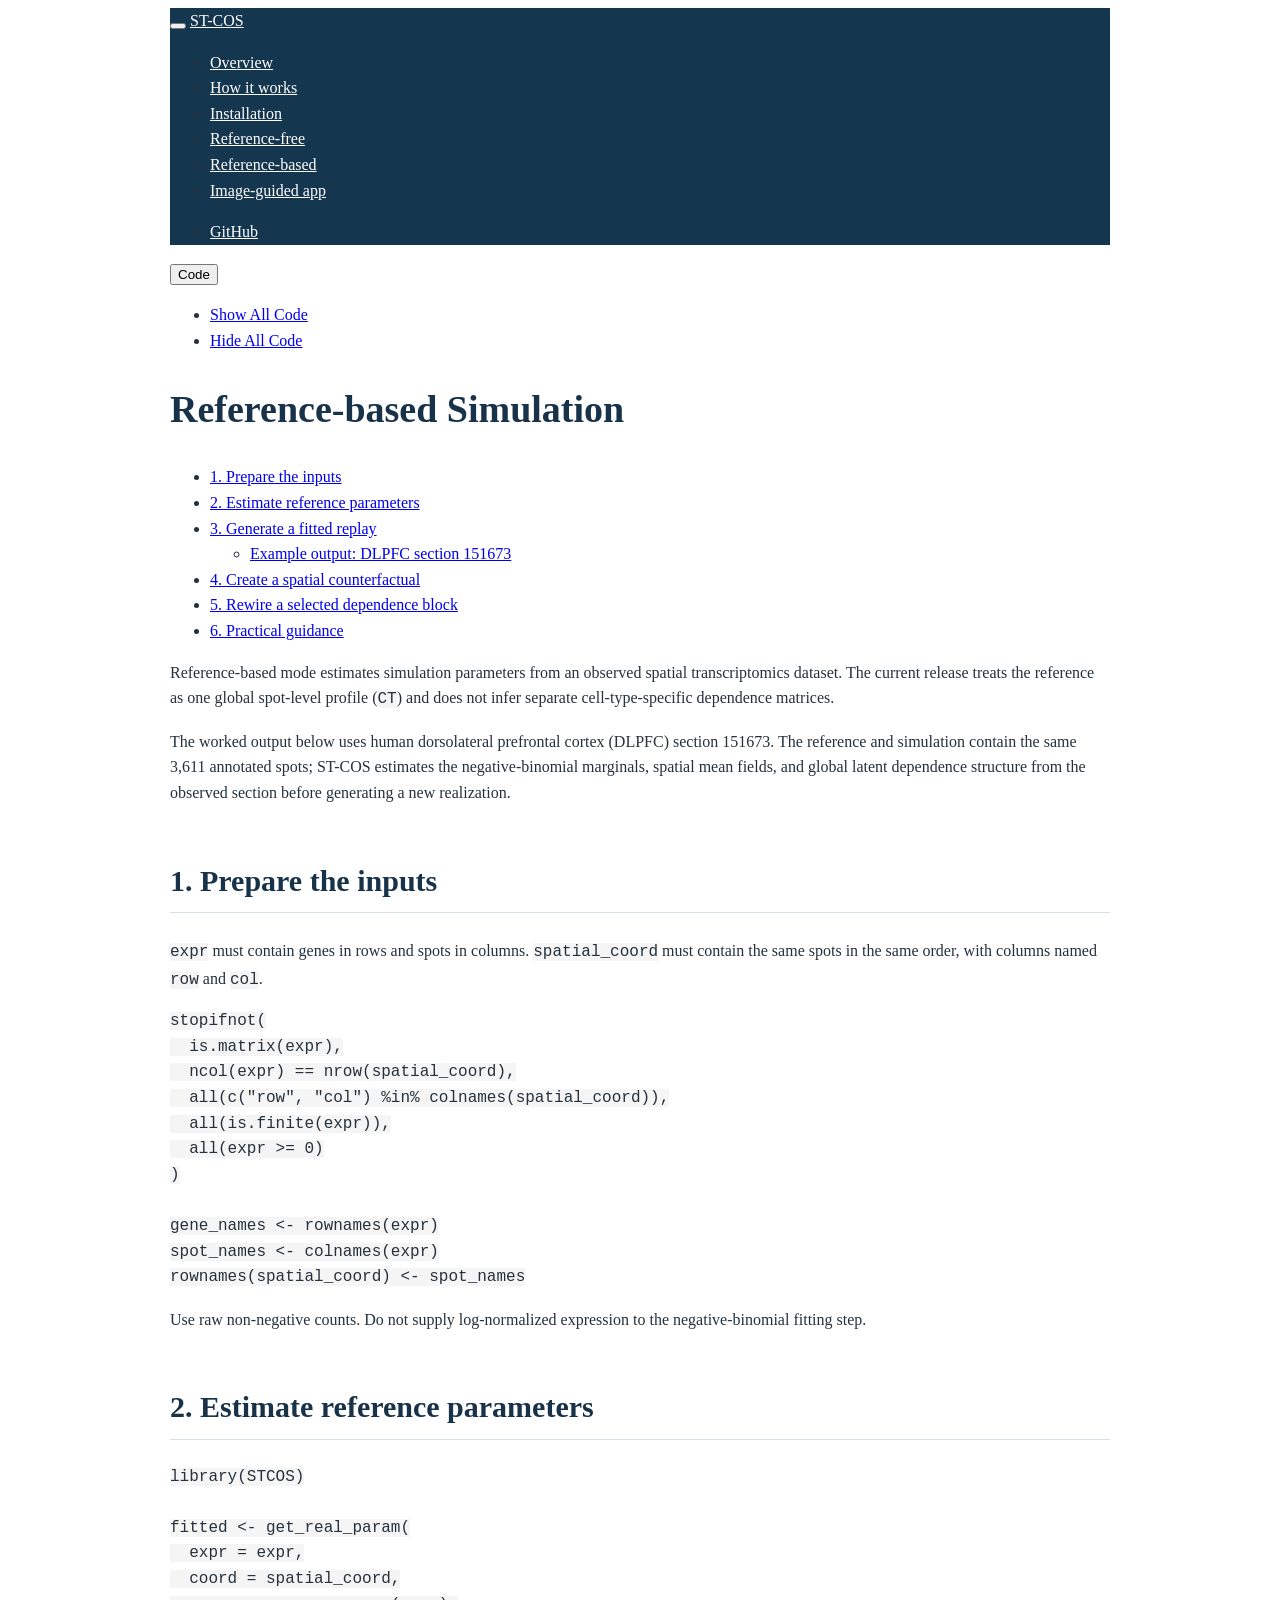
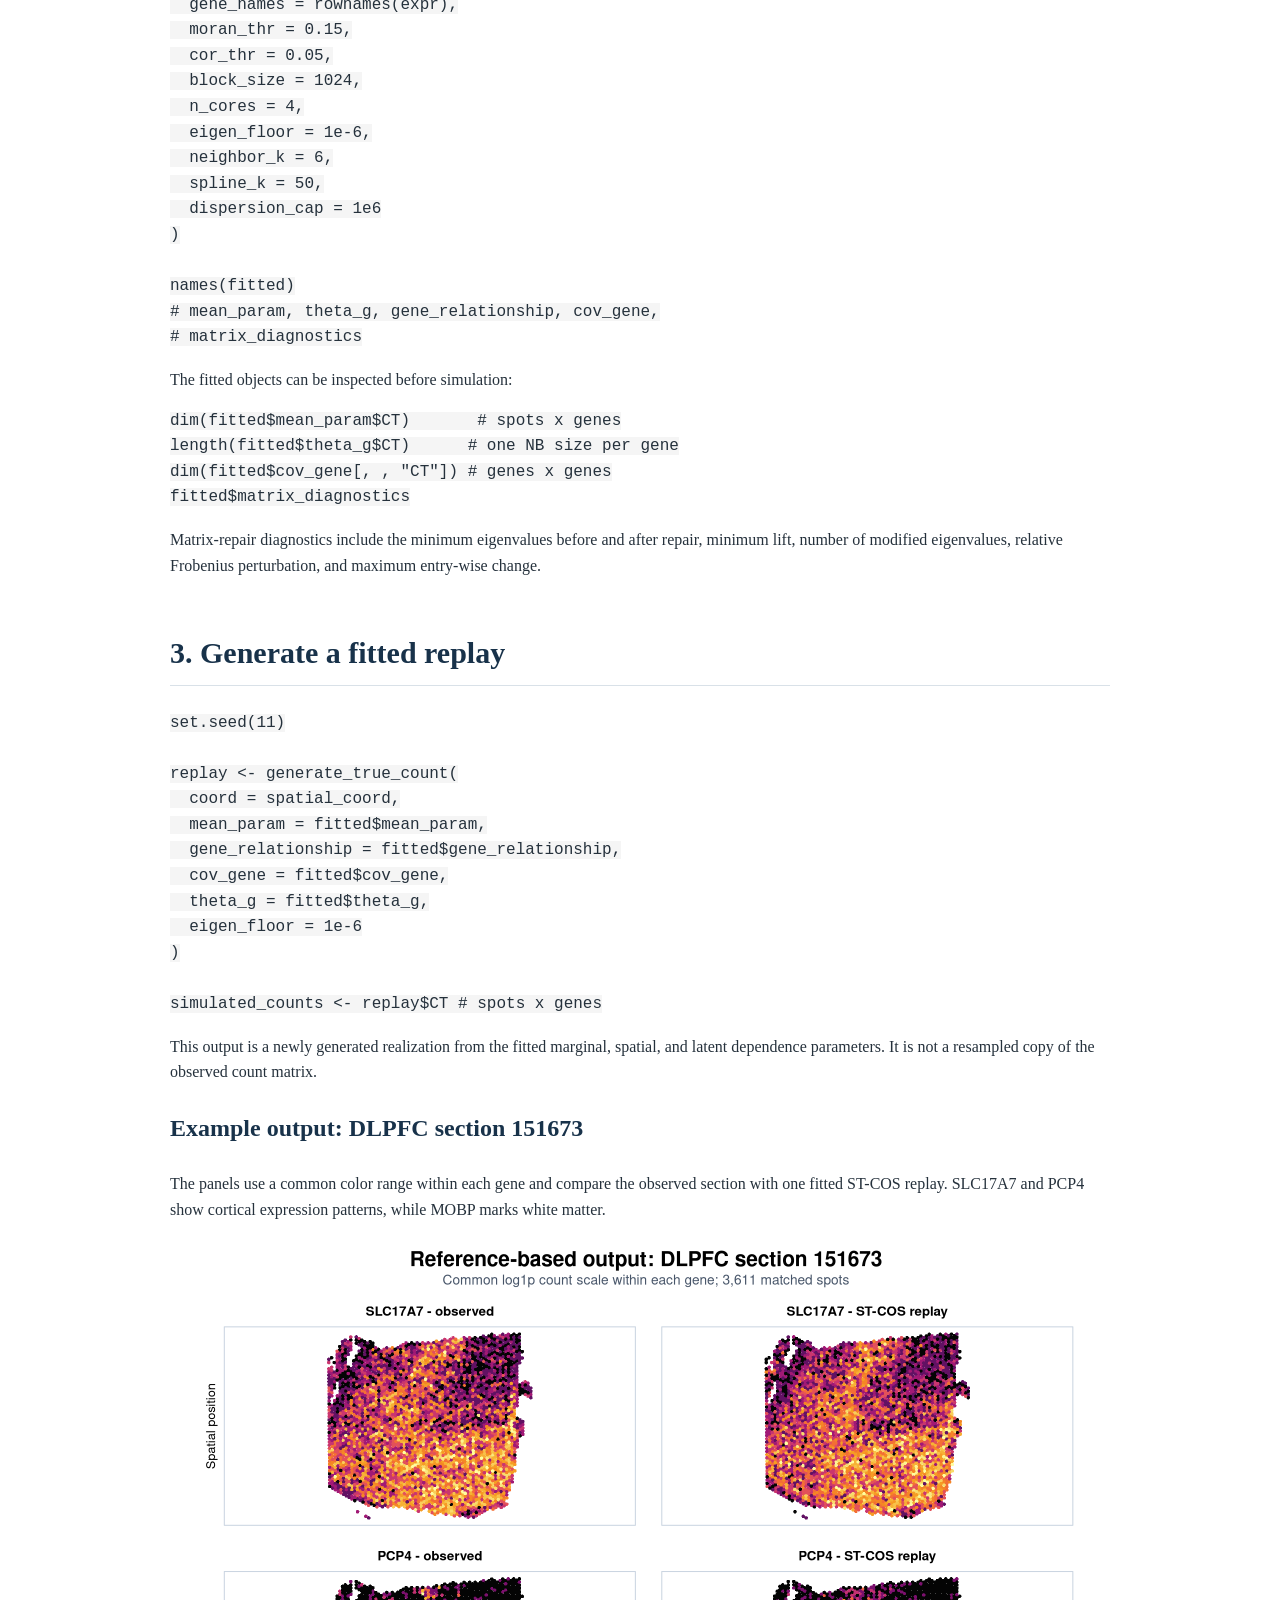
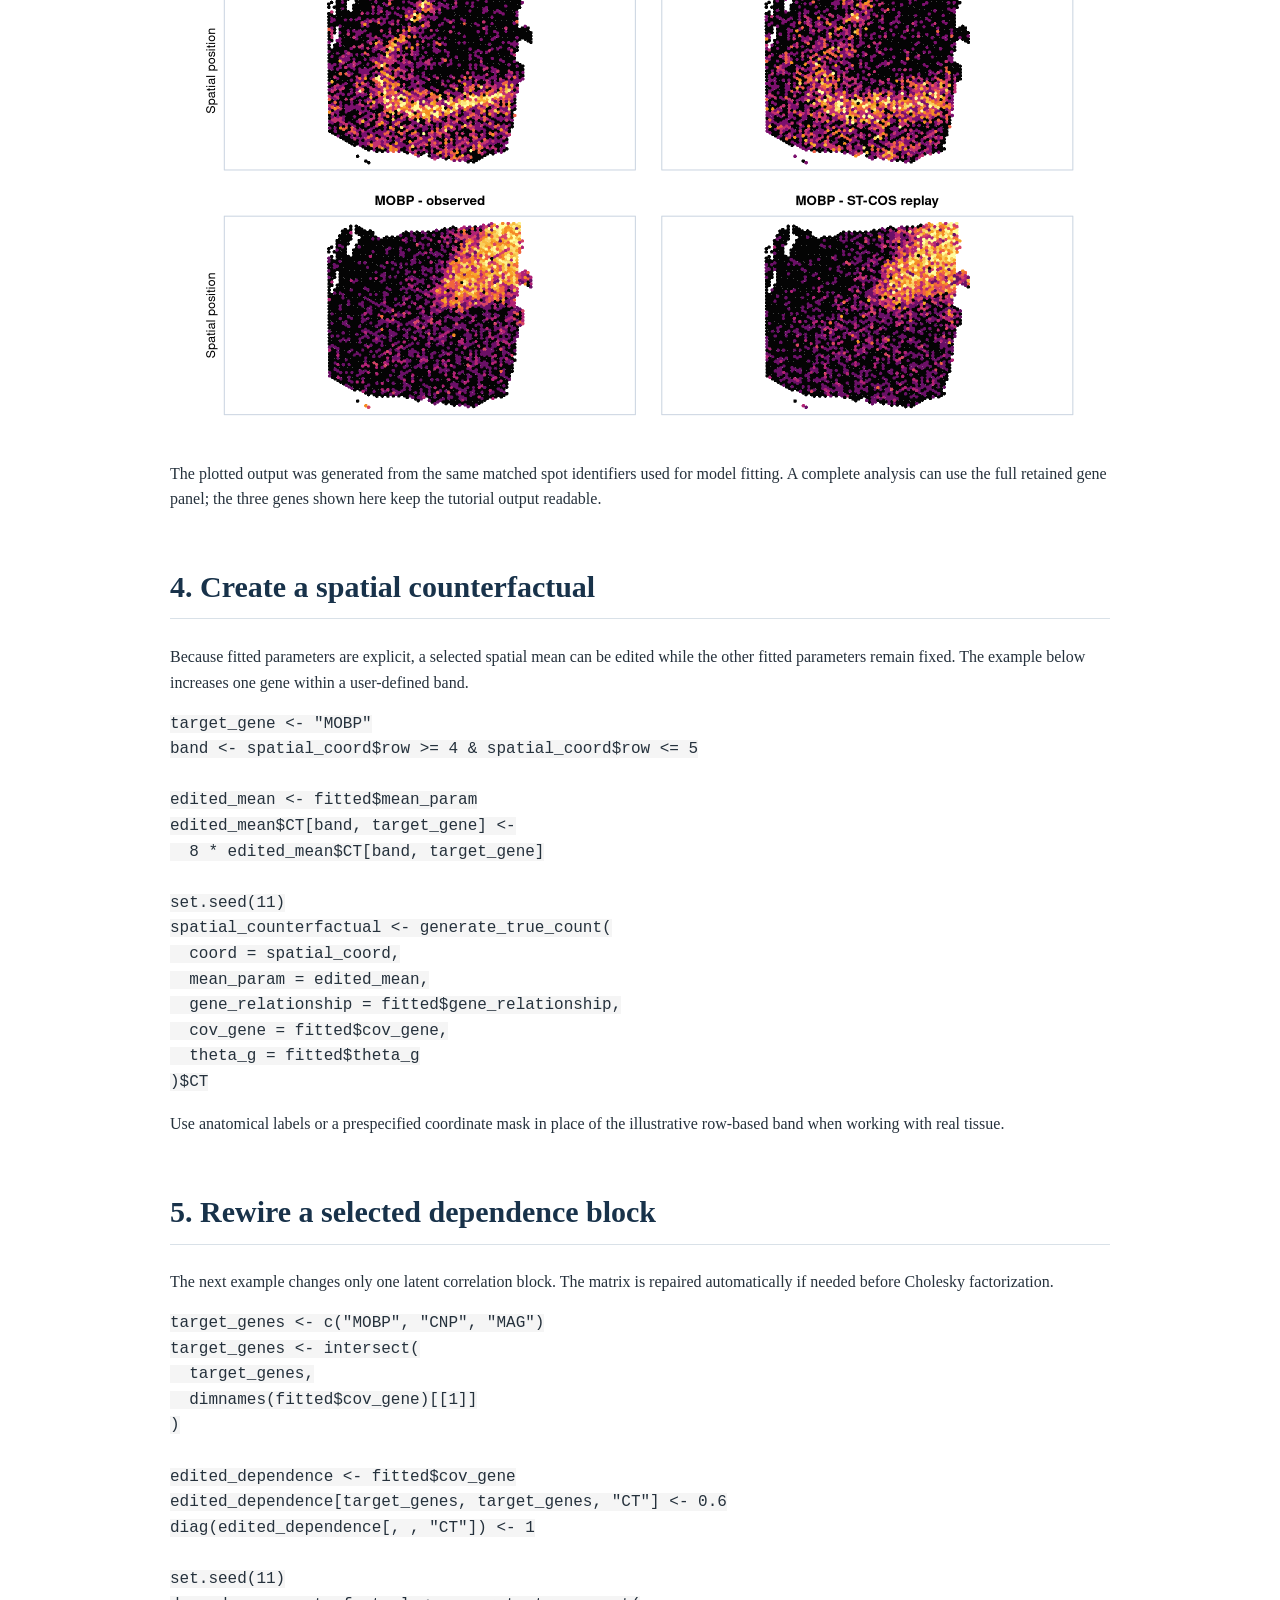
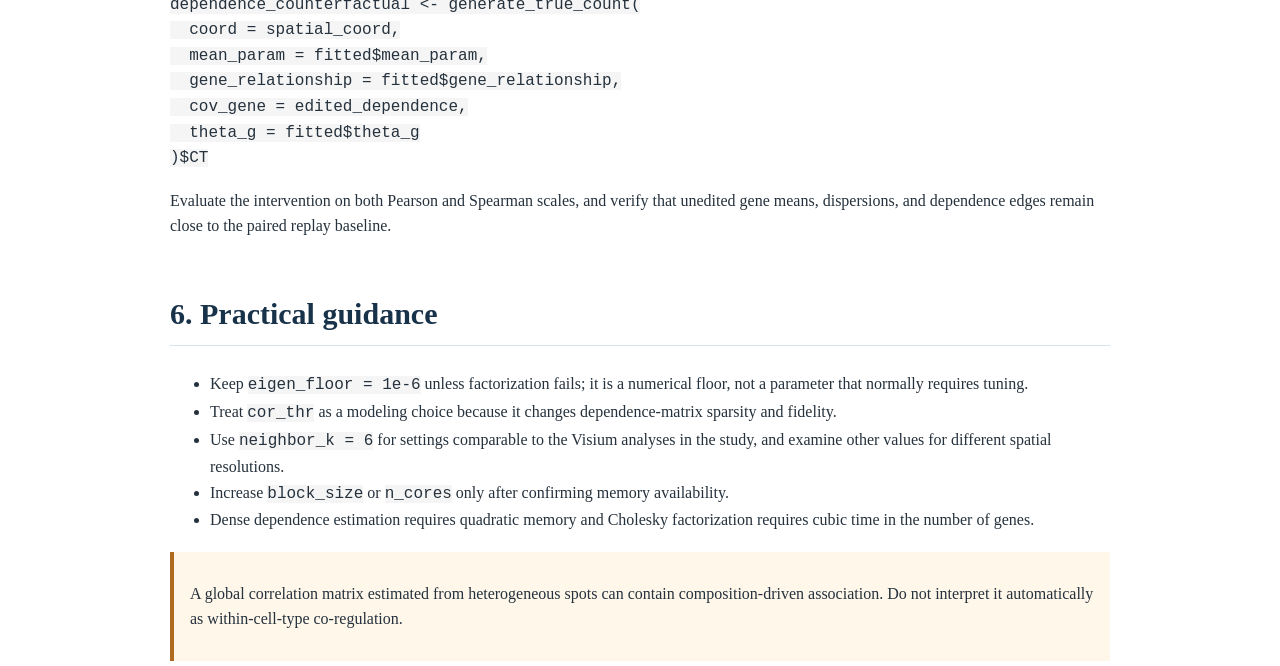
==== commit db3bbf38: "Link image-guided Shiny workflow" ====
--- a/Data_code.html
+++ b/Data_code.html
@@ -262,6 +262,9 @@
 <li>
   <a href="Data_code.html">Reference-based</a>
 </li>
+<li>
+  <a href="https://yiyanz.shinyapps.io/st-cos/">Image-guided app</a>
+</li>
       </ul>
       <ul class="nav navbar-nav navbar-right">
         <li>
